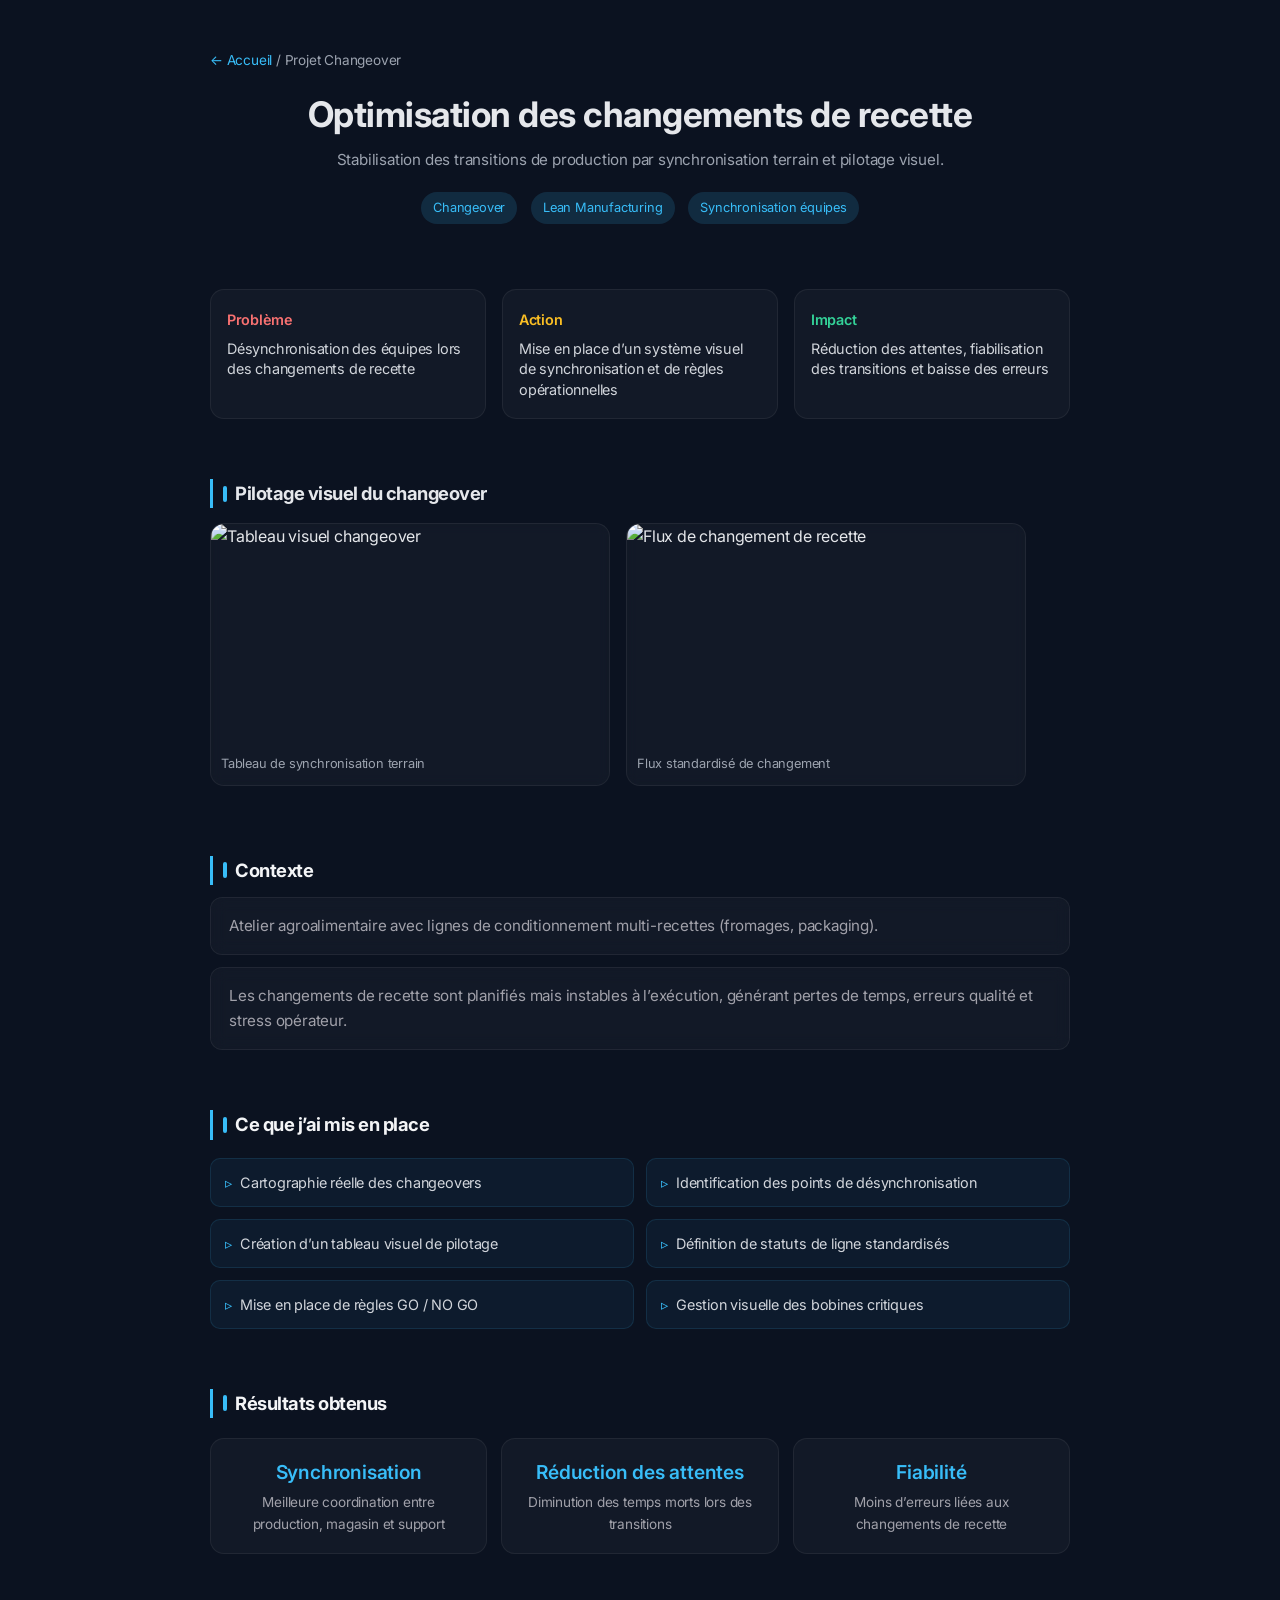
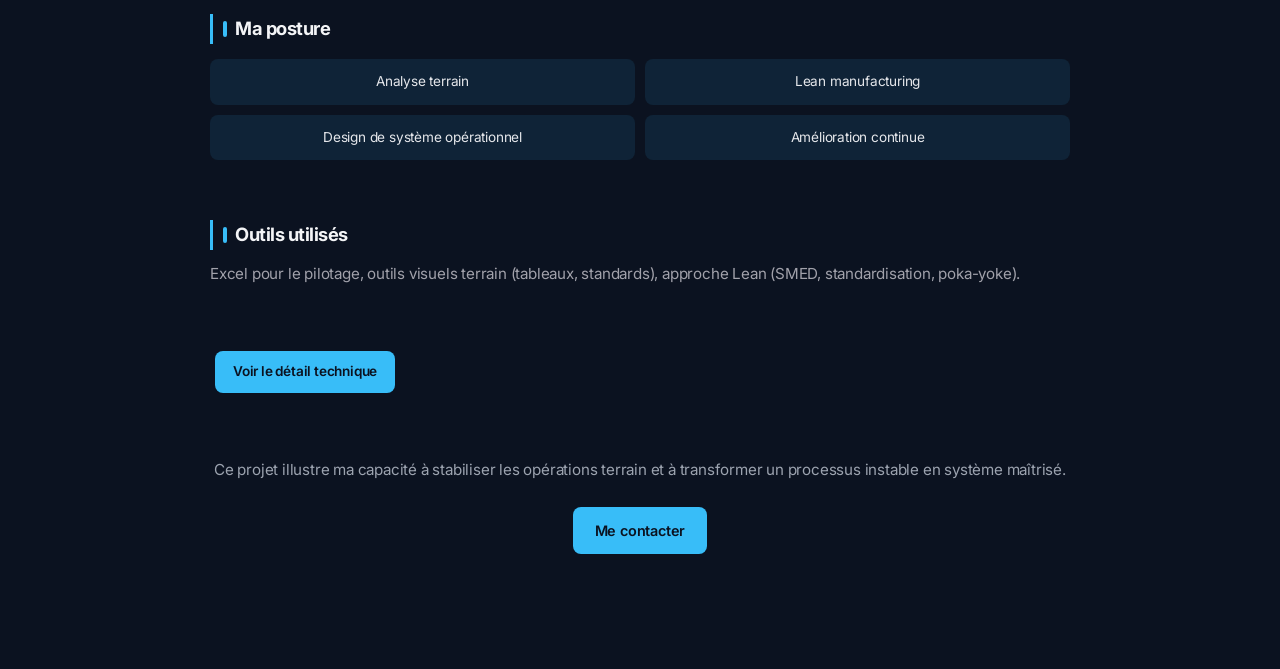
==== projets/agro-line-changeover-reduction.html @ 0019281d "feat: add changeover optimization project page with visual system design - introduce new portfolio p" ====
<!DOCTYPE html>
<html lang="fr">
<head>
    <meta charset="UTF-8">
    <title>Optimisation des changements de recette</title>
    <link rel="stylesheet" href="../style.css">

    <link href="https://fonts.googleapis.com/css2?family=Inter:wght@400;500;600;700&display=swap" rel="stylesheet">
</head>

<body>

<div class="container">
    <div class="breadcrumb">
        <a href="../index.html">← Accueil</a>
        <span>/</span>
        <span>Projet Changeover</span>
    </div>

    <!-- HERO -->
    <header class="hero">

        <h1>Optimisation des changements de recette</h1>

        <p class="subtitle">
            Stabilisation des transitions de production par synchronisation terrain et pilotage visuel.
        </p>

        <div class="badges">
            <span>Changeover</span>
            <span>Lean Manufacturing</span>
            <span>Synchronisation équipes</span>
        </div>

    </header>

    <!-- PROBLEME / ACTION / IMPACT -->
    <section class="triptych">

        <div class="card problem">
            <h3>Problème</h3>
            <p>Désynchronisation des équipes lors des changements de recette</p>
        </div>

        <div class="card action">
            <h3>Action</h3>
            <p>Mise en place d’un système visuel de synchronisation et de règles opérationnelles</p>
        </div>

        <div class="card impact">
            <h3>Impact</h3>
            <p>Réduction des attentes, fiabilisation des transitions et baisse des erreurs</p>
        </div>

    </section>

    <!-- VISUEL -->
    <section class="visual">

        <h2>Pilotage visuel du changeover</h2>

        <div class="visual-container">

            <div class="visual-card">
                <img src="../assets/changeover_board.gif" alt="Tableau visuel changeover">
                <p>Tableau de synchronisation terrain</p>
            </div>

            <div class="visual-card">
                <img src="../assets/changeover_flow.gif" alt="Flux de changement de recette">
                <p>Flux standardisé de changement</p>
            </div>

        </div>

    </section>

    <!-- CONTEXTE -->
    <section class="section">

        <h2>Contexte</h2>

        <div class="mini-card">
            <p>
                Atelier agroalimentaire avec lignes de conditionnement multi-recettes
                (fromages, packaging).
            </p>
        </div>

        <div class="mini-card">
            <p>
                Les changements de recette sont planifiés mais instables à l’exécution,
                générant pertes de temps, erreurs qualité et stress opérateur.
            </p>
        </div>

    </section>

    <!-- CE QUE J'AI FAIT -->
    <section class="section">

        <h2>Ce que j’ai mis en place</h2>

        <div class="list-cards">

            <div class="small-card">Cartographie réelle des changeovers</div>
            <div class="small-card">Identification des points de désynchronisation</div>
            <div class="small-card">Création d’un tableau visuel de pilotage</div>
            <div class="small-card">Définition de statuts de ligne standardisés</div>
            <div class="small-card">Mise en place de règles GO / NO GO</div>
            <div class="small-card">Gestion visuelle des bobines critiques</div>

        </div>

    </section>

    <!-- RESULTATS -->
    <section class="section">

        <h2>Résultats obtenus</h2>

        <div class="stats">

            <div class="stat">
                <h3>Synchronisation</h3>
                <p>Meilleure coordination entre production, magasin et support</p>
            </div>

            <div class="stat">
                <h3>Réduction des attentes</h3>
                <p>Diminution des temps morts lors des transitions</p>
            </div>

            <div class="stat">
                <h3>Fiabilité</h3>
                <p>Moins d’erreurs liées aux changements de recette</p>
            </div>

        </div>

    </section>

    <!-- POSTURE -->
    <section class="section">
        <h2>Ma posture</h2>

        <div class="role-grid">
            <div>Analyse terrain</div>
            <div>Lean manufacturing</div>
            <div>Design de système opérationnel</div>
            <div>Amélioration continue</div>
        </div>
    </section>

    <!-- TECH -->
    <section class="section">
        <h2>Outils utilisés</h2>

        <p>
            Excel pour le pilotage, outils visuels terrain (tableaux, standards),
            approche Lean (SMED, standardisation, poka-yoke).
        </p>
    </section>
    <!-- GITHUB -->
    <section class="github">
        <a href="https://github.com/mounkaila-issoufou/industrial-downtime-analytics" target="_blank" class="cta">
            Voir le détail technique
        </a>
    </section>
    <!-- CTA -->
    <section class="contact">
        <p>
            Ce projet illustre ma capacité à stabiliser les opérations terrain
            et à transformer un processus instable en système maîtrisé.
        </p>

        <a href="mailto:abdoulrazak034@gmail.com" class="cta">Me contacter</a>
    </section>

</div>

</body>
</html>
---- style.css ----
/* RESET */
* {
    margin: 0;
    padding: 0;
    box-sizing: border-box;
}

/* BASE */
body {
    font-family: 'Inter', system-ui, -apple-system, sans-serif;
    background: #0b1220;
    color: #e5e7eb;
    line-height: 1.6;
    letter-spacing: -0.2px;
}

p {
    color: #a1a1aa;
    font-size: 0.95rem;
}

.container {
    max-width: 900px;
    margin: auto;
    padding: 50px 20px;
}

/* HERO */
.hero {
    text-align: center;
    margin-bottom: 50px;
}

.hero h1 {
    font-size: 2rem;
    font-weight: 700;
}

.subtitle {
    margin-top: 10px;
    color: #9ca3af;
    font-size: 0.95rem;
}

/* BADGES */
.badges {
    margin-top: 15px;
}

.badges span {
    display: inline-block;
    background: rgba(56, 189, 248, 0.15);
    color: #38bdf8;
    padding: 6px 12px;
    border-radius: 20px;
    margin: 5px;
    font-size: 0.8rem;
}

.badges.small span {
    font-size: 0.7rem;
    padding: 4px 10px;
}

/* BUTTONS */
.hero-actions {
    margin-top: 20px;
}

.cta {
    display: inline-block;
    margin: 5px;
    padding: 10px 18px;
    background: #38bdf8;
    color: #0b1220;
    text-decoration: none;
    border-radius: 8px;
    font-weight: 600;
    font-size: 0.85rem;
    transition: 0.2s;
}

.cta:hover {
    background: #0ea5e9;
}

.secondary {
    background: transparent;
    border: 1px solid #38bdf8;
    color: #38bdf8;
}

/* PROJECTS */
.projects {
    margin-top: 50px;
}

.projects h2 {
    margin-bottom: 20px;
    font-size: 1.2rem;
}

.project-grid {
    display: grid;
    grid-template-columns: repeat(2, 1fr);
    gap: 15px;
}

.project-card {
    background: rgba(30, 41, 59, 0.6);
    padding: 18px;
    border-radius: 10px;
    transition: 0.2s;
}

.project-card:hover {
    transform: translateY(-3px);
}

.project-card h3 {
    font-size: 0.95rem;
    margin-bottom: 8px;
}

.project-card p {
    font-size: 0.85rem;
    color: #9ca3af;
    margin-bottom: 10px;
}

.project-card a {
    color: #38bdf8;
    text-decoration: none;
    font-size: 0.85rem;
}

/* ROLE */
.role {
    margin-top: 50px;
}

.role h2 {
    font-size: 1.2rem;
}

.role-grid {
    display: grid;
    grid-template-columns: repeat(2, 1fr);
    gap: 10px;
    margin-top: 15px;
}

.role-grid div {
    background: rgba(56, 189, 248, 0.1);
    padding: 12px;
    border-radius: 8px;
    text-align: center;
    font-size: 0.85rem;
}

/* CONTACT */
.contact {
    margin-top: 50px;
    text-align: center;
}

.contact p {
    color: #9ca3af;
    margin-bottom: 10px;
}

/* FOOTER */
.footer {
    margin-top: 60px;
    padding: 20px;
    text-align: center;
    border-top: 1px solid rgba(255,255,255,0.05);
}

.footer p {
    font-size: 0.75rem;
    color: #6b7280;
}

.footer-links {
    margin-top: 10px;
}

.footer-links a {
    margin: 0 10px;
    color: #9ca3af;
    text-decoration: none;
    font-size: 0.8rem;
}

/* RESPONSIVE */
@media (max-width: 768px) {

    .project-grid {
        grid-template-columns: 1fr;
    }

    .role-grid {
        grid-template-columns: 1fr;
    }

    .hero h1 {
        font-size: 1.6rem;
    }
}

section {
    margin-bottom: 60px;
}

h1, h2, h3 {
    letter-spacing: -0.3px;
}


h2 {
    font-size: 1.3rem;
    border-left: 3px solid #38bdf8;
    padding-left: 10px;
}

.mini-card {
    background: rgba(255, 255, 255, 0.03);
    border: 1px solid rgba(255, 255, 255, 0.06);
    padding: 16px 18px;
    border-radius: 12px;
    margin-bottom: 12px;

    backdrop-filter: blur(8px);

    transition: all 0.2s ease;
}

.mini-card:hover {
    transform: translateY(-2px);
    border-color: rgba(56, 189, 248, 0.25);
}
.list-cards {
    display: grid;
    grid-template-columns: repeat(2, 1fr);
    gap: 12px;
    margin-top: 18px;
}

.small-card {
    background: rgba(56, 189, 248, 0.06);
    border: 1px solid rgba(56, 189, 248, 0.12);

    padding: 12px 14px;
    border-radius: 10px;

    font-size: 0.9rem;
    color: #d1d5db;

    display: flex;
    align-items: center;
    gap: 8px;

    transition: all 0.2s ease;
}

/* bullet moderne */
.small-card::before {
    content: "▹";
    color: #38bdf8;
    font-weight: bold;
}

.small-card:hover {
    transform: translateX(3px);
    border-color: rgba(56, 189, 248, 0.35);
}
.stats {
    display: grid;
    grid-template-columns: repeat(3, 1fr);
    gap: 14px;
    margin-top: 20px;
}

.stat {
    background: rgba(255, 255, 255, 0.03);
    border: 1px solid rgba(255, 255, 255, 0.06);

    padding: 18px;
    border-radius: 14px;

    text-align: center;

    transition: all 0.2s ease;
}

.stat:hover {
    transform: translateY(-3px);
    border-color: rgba(56, 189, 248, 0.25);
}

.stat h3 {
    font-size: 1.2rem;
    color: #38bdf8;
    font-weight: 600;
    margin-bottom: 4px;
}

.stat p {
    font-size: 0.85rem;
    color: #a1a1aa;
}

h1, h2, h3 {
    letter-spacing: -0.5px;
}

h2 {
    font-size: 1.15rem;
    margin-bottom: 12px;

    display: flex;
    align-items: center;
    gap: 8px;
}

/* petite barre pro */
h2::before {
    content: "";
    width: 4px;
    height: 16px;
    background: #38bdf8;
    border-radius: 2px;
}

.card {
    background: rgba(255, 255, 255, 0.03);
    border: 1px solid rgba(255, 255, 255, 0.06);

    padding: 18px 16px;
    border-radius: 14px;

    transition: all 0.25s ease;

    display: flex;
    flex-direction: column;
    gap: 8px;

    min-height: 110px;
}

/* Hover subtil pro */
.card:hover {
    transform: translateY(-3px);
    border-color: rgba(56, 189, 248, 0.25);
}

/* TITRE (Problème / Action / Impact) */
.card h3 {
    font-size: 0.9rem;
    font-weight: 600;

    color: #38bdf8;
    letter-spacing: -0.3px;

    margin: 0;
}

/* TEXTE */
.card p {
    font-size: 0.9rem;
    color: #d1d5db;
    line-height: 1.4;

    margin: 0;
}

.card.problem h3 {
    color: #f87171; /* rouge doux */
}

.card.action h3 {
    color: #fbbf24; /* jaune pro */
}

.card.impact h3 {
    color: #34d399; /* vert */
}
.breadcrumb {
    font-size: 0.85rem;
    color: #9ca3af;
    margin-bottom: 20px;
}

.breadcrumb a {
    color: #38bdf8;
    text-decoration: none;
}

.breadcrumb a:hover {
    text-decoration: underline;
}

.visual {
    margin-top: 50px;
}

.visual h2 {
    margin-bottom: 15px;
}

/* CONTAINER SCROLL */
.visual-container {
    display: flex;
    gap: 16px;

    overflow-x: auto;
    padding-bottom: 10px;
}


/* scrollbar clean */
.visual-container::-webkit-scrollbar {
    height: 6px;
}

.visual-container::-webkit-scrollbar-thumb {
    background: rgba(56, 189, 248, 0.3);
    border-radius: 10px;
}

/* CARD */
.visual-card {
    background: rgba(255, 255, 255, 0.03);
    border: 1px solid rgba(255, 255, 255, 0.06);

    flex: 0 0 400px; /* largeur fixe propre */
    max-width: 400px;

    position: relative;
    border-radius: 14px;
    overflow: hidden;

    cursor: pointer;
}


.visual-card:hover {
    transform: translateY(-3px);
    border-color: rgba(56, 189, 248, 0.25);
}

/* IMAGE */
.visual-card img {
    width: 100%;
    height: 220px; /* hauteur fixe */
    object-fit: cover; /* coupe propre */

    display: block;
}


/* LEGEND */
.visual-card p {
    font-size: 0.8rem;
    color: #9ca3af;
    padding: 10px;
}


.visual-card {
    min-width: 280px;
    background: rgba(255, 255, 255, 0.03);
    border: 1px solid rgba(255, 255, 255, 0.06);

    border-radius: 14px;
    overflow: hidden;

    transition: transform 0.25s ease, border-color 0.25s ease;
    cursor: pointer;
}

/* IMAGE WRAPPER (important pour zoom propre) */
.visual-card img {
    width: 100%;
    display: block;

    transition: transform 0.4s ease;
}

/* HOVER GLOBAL */
.visual-card:hover {
    transform: translateY(-4px) scale(1.02);
    border-color: rgba(56, 189, 248, 0.3);
}

/* ZOOM IMAGE */
.visual-card:hover img {
    transform: scale(1.08);
}

.visual-card::after {
    content: "";
    position: absolute;
    inset: 0;
    background: rgba(0, 0, 0, 0);
    transition: 0.3s;
}

.visual-card:hover::after {
    background: rgba(0, 0, 0, 0.1);
}

@media (max-width: 768px) {
    .visual-card {
        flex: 0 0 240px;
    }

    .visual-card img {
        height: 150px;
    }
}

.about {
    margin-top: 60px;
    padding: 28px 24px;

    background: rgba(255, 255, 255, 0.02);
    border: 1px solid rgba(255, 255, 255, 0.06);
    border-radius: 16px;

    backdrop-filter: blur(8px);

    font-size: 1.05rem;
    font-weight: 500;
    color: #e5e7eb;

    line-height: 1.6;
    margin-bottom: 12px;
}

/* TITRE SECTION */
.about h2 {
    font-size: 1.2rem;
    font-weight: 600;
    color: #f9fafb;

    margin-bottom: 16px;
}



/* PARAGRAPHE */
.about-content p {
    color: #9ca3af;
    font-size: 0.92rem;
    line-height: 1.6;

    margin-bottom: 10px;
}

/* GRID EXPERIENCE / FORMATION */
.about-grid {
    display: grid;
    grid-template-columns: 1fr 1fr;
    gap: 16px;

    margin-top: 18px;
}

/* CARD */
.about-item {
    background: rgba(255, 255, 255, 0.03);
    border: 1px solid rgba(255, 255, 255, 0.06);

    padding: 14px;
    border-radius: 12px;

    transition: all 0.25s ease;
}

/* HOVER SUBTIL (important UX) */
.about-item:hover {
    transform: translateY(-3px);
    border-color: rgba(56, 189, 248, 0.25);
}

/* LABEL (EXP / FORMATION) */
.about-item .label {
    font-size: 0.72rem;
    font-weight: 600;
    text-transform: uppercase;
    letter-spacing: 0.08em;

    color: #38bdf8;

    display: block;
    margin-bottom: 8px;
}

/* TEXTE INTERNE */
.about-item p {
    font-size: 0.88rem;
    color: #d1d5db;
    line-height: 1.4;

    margin: 4px 0;
}

.about .intro.highlight {
    background: rgba(56, 189, 248, 0.08);
    border-left: 3px solid #38bdf8;

    padding: 12px 14px;
    border-radius: 10px;

    color: #e5e7eb;
    font-weight: 500;
}
/* ========================= */
/* CHANGEOVER SPECIFIC       */
/* ========================= */

/* HERO plus impactant */
.hero {
    max-width: 700px;
    margin: 0 auto 60px auto;
}

.hero h1 {
    font-size: 2.2rem;
    line-height: 1.3;
}

/* Triptych plus équilibré */
.triptych {
    display: grid;
    grid-template-columns: repeat(3, 1fr);
    gap: 16px;
    margin-top: 40px;
}

/* Section spacing amélioré */
.section {
    margin-top: 50px;
}

/* Accent industriel (subtil mais pro) */
.section h2 {
    color: #f3f4f6;
}

/* CTA plus premium */
.contact .cta {
    margin-top: 15px;
    padding: 12px 22px;
    font-size: 0.9rem;
}

/* ========================= */
/* VISUAL BOOST (IMPORTANT)  */
/* ========================= */

/* effet glass + profondeur */
.visual-card {
    backdrop-filter: blur(6px);
}

/* overlay gradient pro */
.visual-card::before {
    content: "";
    position: absolute;
    inset: 0;
    background: linear-gradient(
        to top,
        rgba(11, 18, 32, 0.7),
        rgba(11, 18, 32, 0)
    );
    opacity: 0;
    transition: 0.3s;
}

.visual-card:hover::before {
    opacity: 1;
}

/* ========================= */
/* MICRO INTERACTIONS        */
/* ========================= */

/* cards plus vivantes */
.small-card:hover {
    background: rgba(56, 189, 248, 0.12);
}

/* stat plus lisible */
.stat h3 {
    letter-spacing: -0.2px;
}

/* ========================= */
/* RESPONSIVE AMÉLIORÉ       */
/* ========================= */

@media (max-width: 768px) {

    .triptych {
        grid-template-columns: 1fr;
    }

    .stats {
        grid-template-columns: 1fr;
    }

    .list-cards {
        grid-template-columns: 1fr;
    }

    .hero h1 {
        font-size: 1.7rem;
    }
}
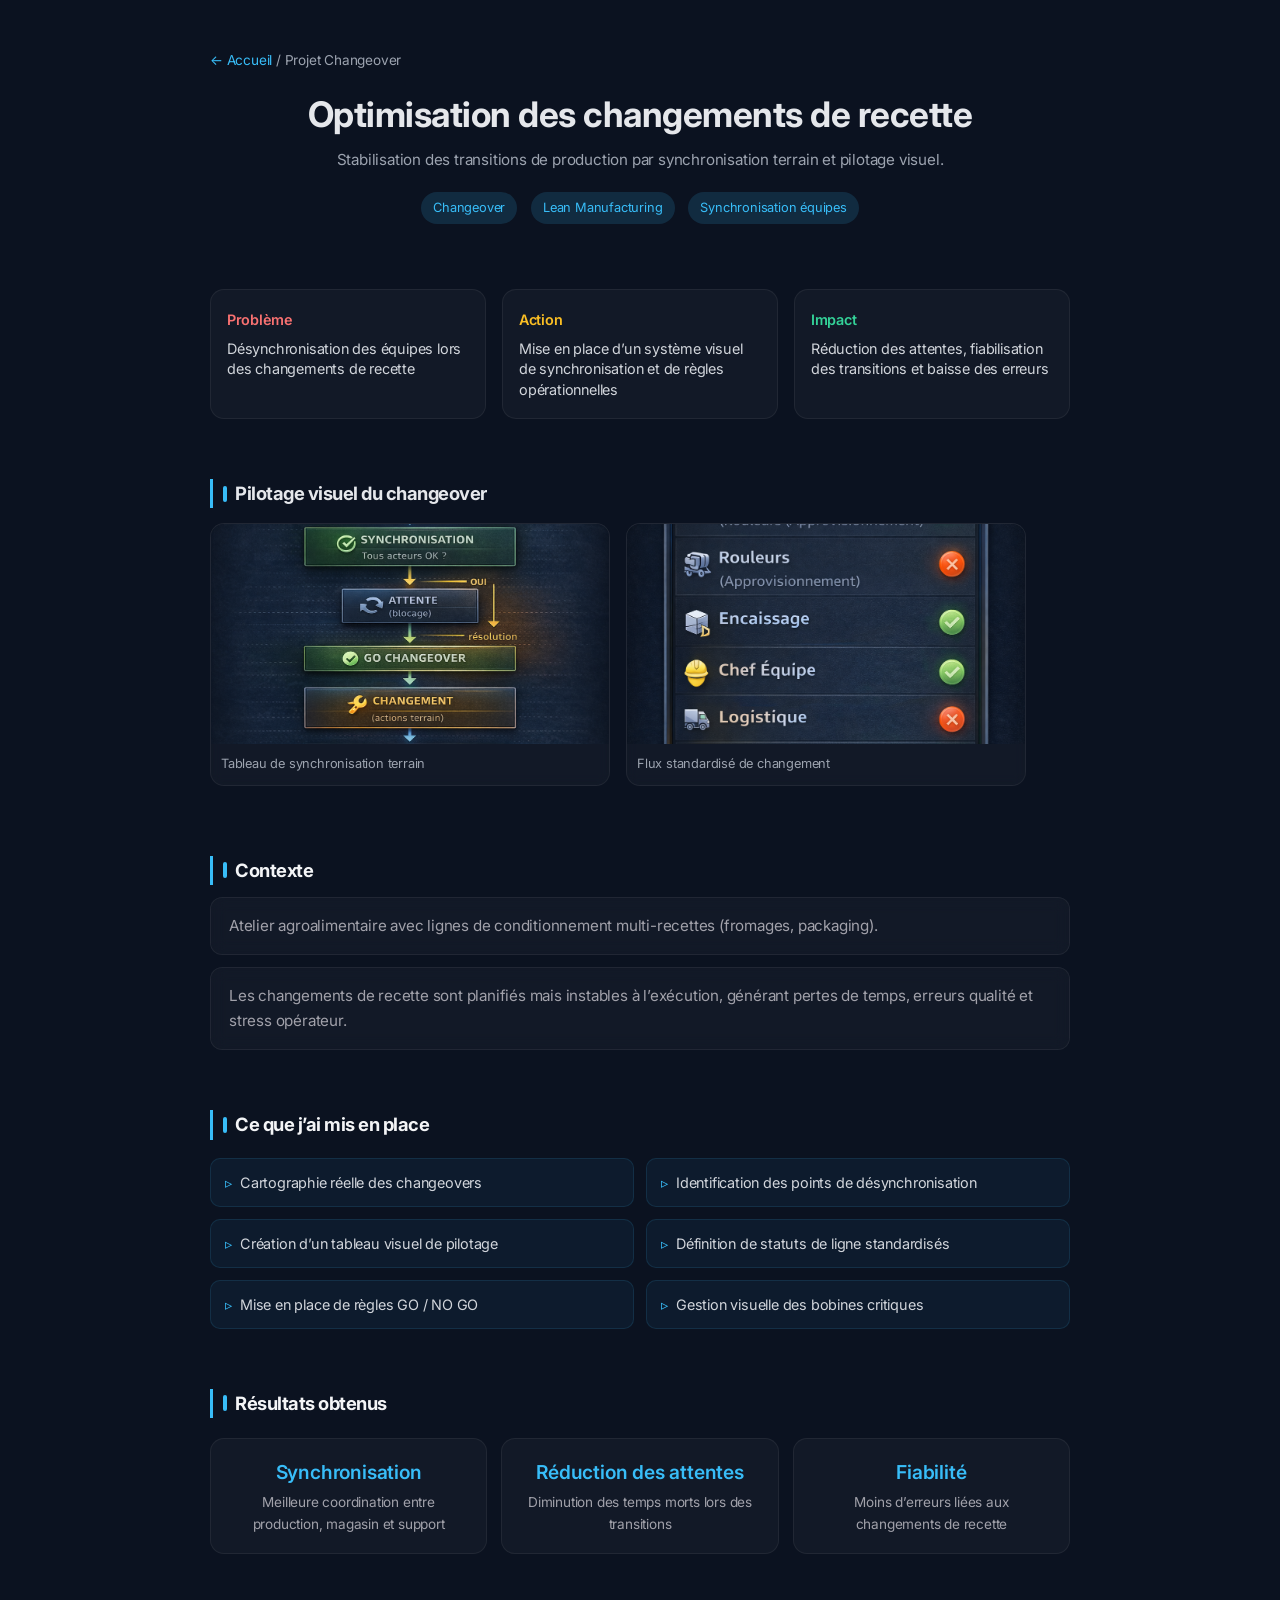
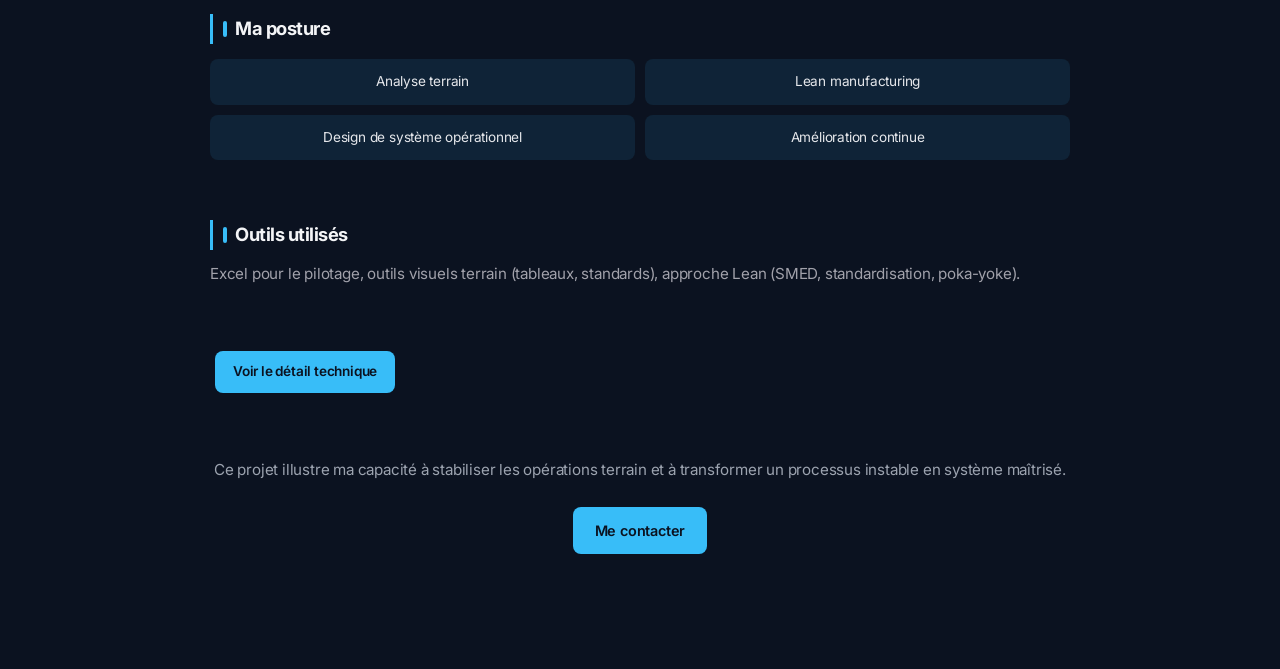
==== commit e456cdb7: "Add changeover reduction project with visuals - Update project page content - Add production changeo" ====
--- a/projets/agro-line-changeover-reduction.html
+++ b/projets/agro-line-changeover-reduction.html
@@ -62,12 +62,12 @@
         <div class="visual-container">
 
             <div class="visual-card">
-                <img src="../assets/changeover_board.gif" alt="Tableau visuel changeover">
+                <img src="../assets/changeover.png" alt="Tableau visuel changeover">
                 <p>Tableau de synchronisation terrain</p>
             </div>
 
             <div class="visual-card">
-                <img src="../assets/changeover_flow.gif" alt="Flux de changement de recette">
+                <img src="../assets/synchronisation.png" alt="Flux de changement de recette">
                 <p>Flux standardisé de changement</p>
             </div>
 
@@ -163,7 +163,7 @@
     </section>
     <!-- GITHUB -->
     <section class="github">
-        <a href="https://github.com/mounkaila-issoufou/industrial-downtime-analytics" target="_blank" class="cta">
+        <a href="https://github.com/mounkaila-issoufou/agro-line-changeover-reduction" target="_blank" class="cta">
             Voir le détail technique
         </a>
     </section>
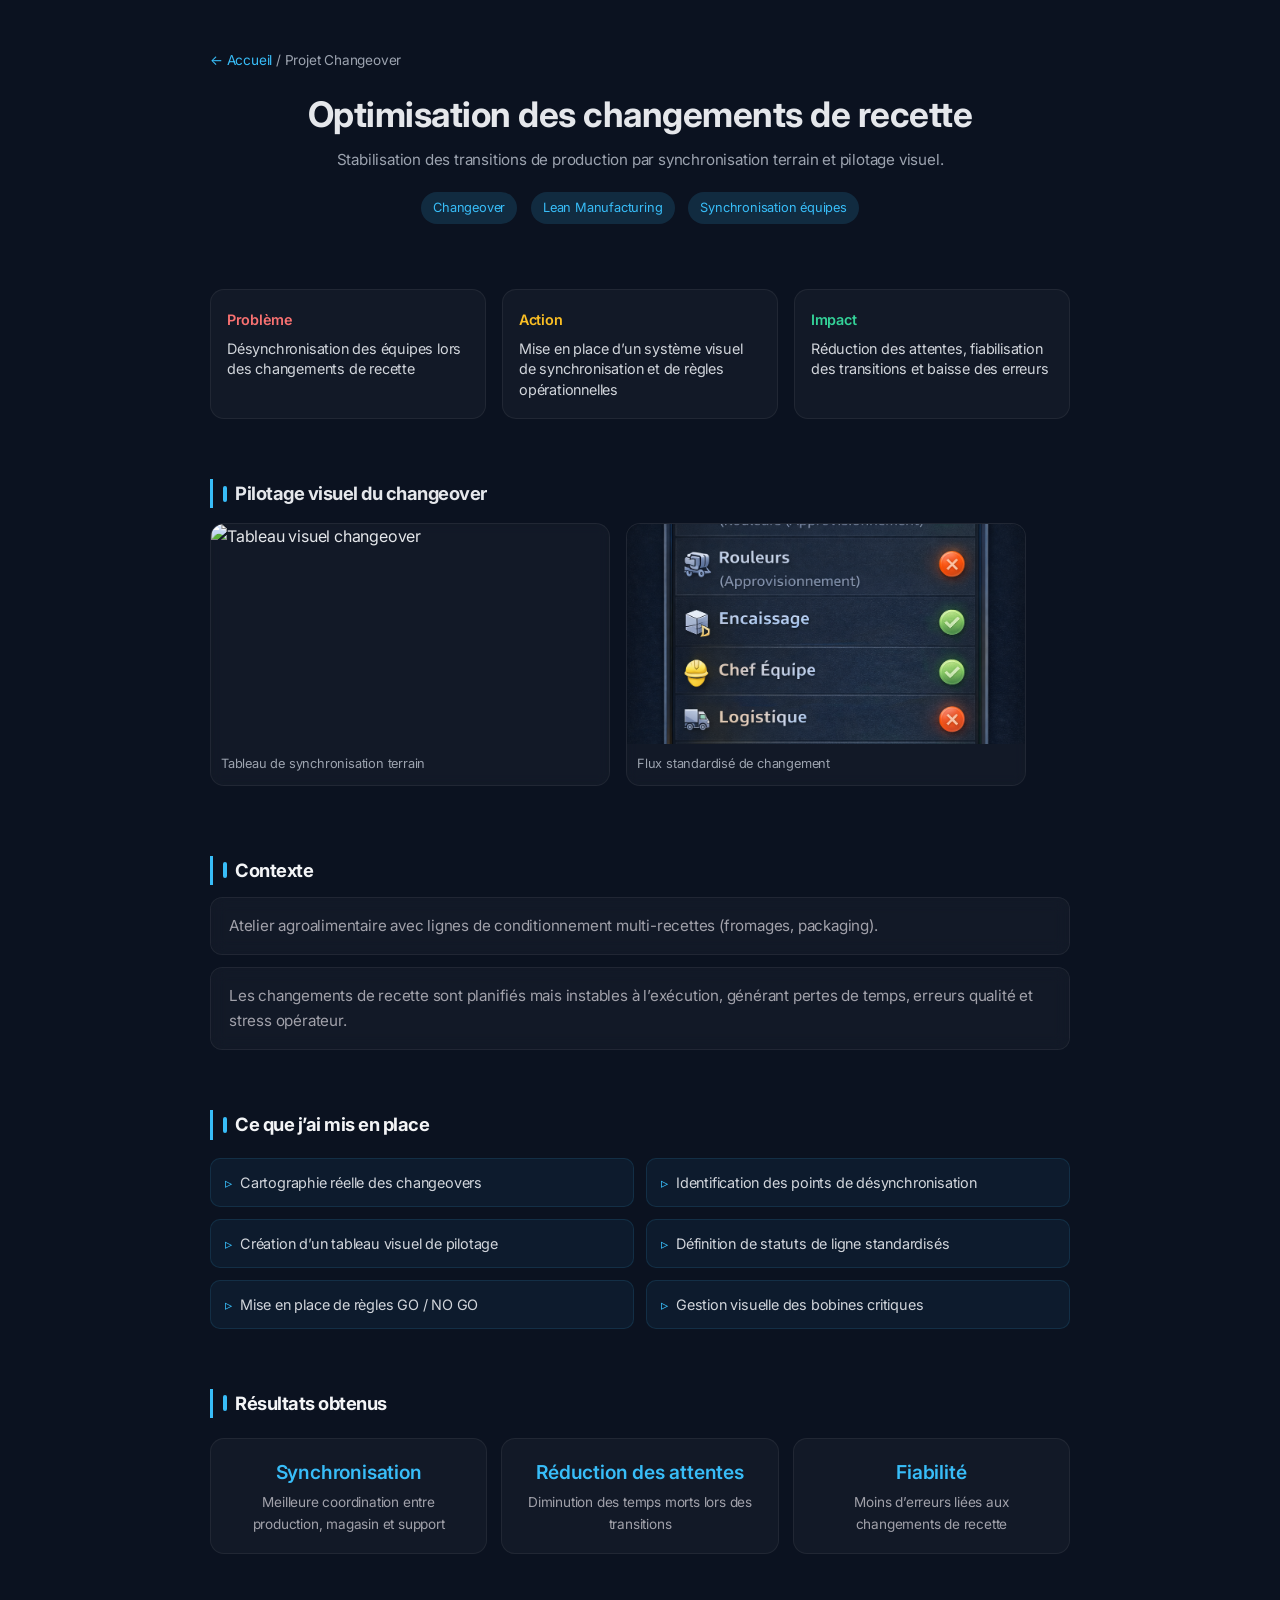
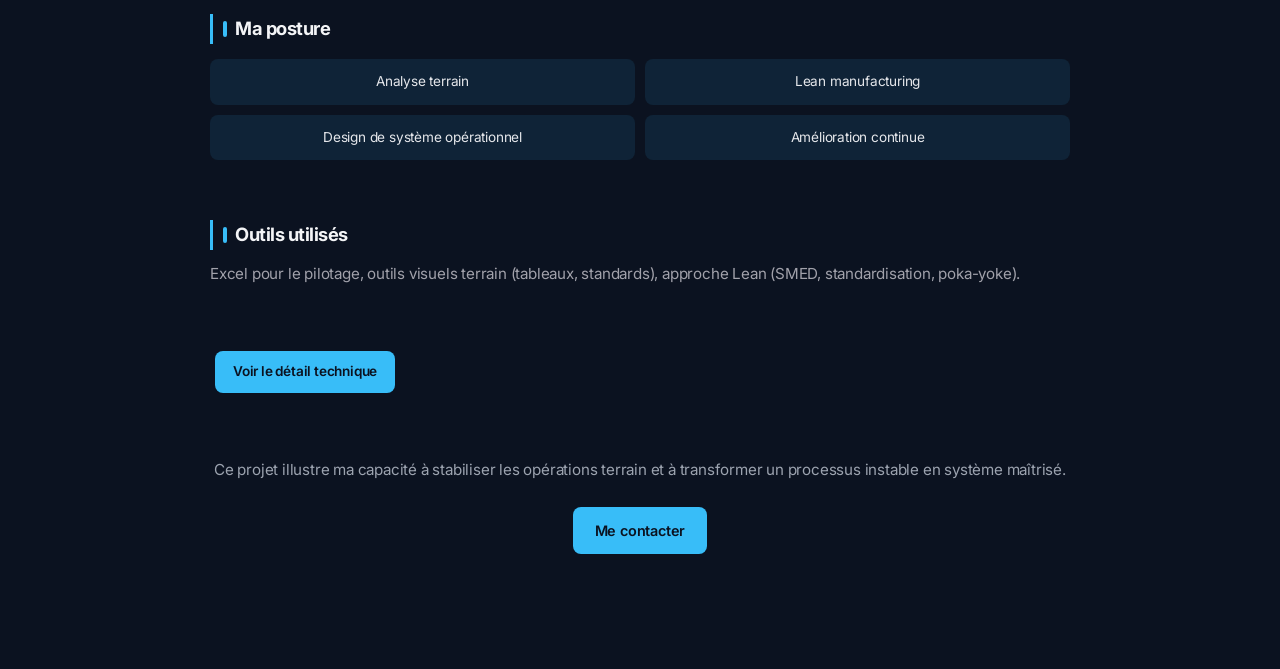
==== commit 60a7c703: "Add changeover reduction project with visuals - Update project page content - Add production changeo" ====
--- a/projets/agro-line-changeover-reduction.html
+++ b/projets/agro-line-changeover-reduction.html
@@ -62,7 +62,7 @@
         <div class="visual-container">
 
             <div class="visual-card">
-                <img src="../assets/changeover.png" alt="Tableau visuel changeover">
+                <img src="../assets/changeover.gif" alt="Tableau visuel changeover">
                 <p>Tableau de synchronisation terrain</p>
             </div>
 
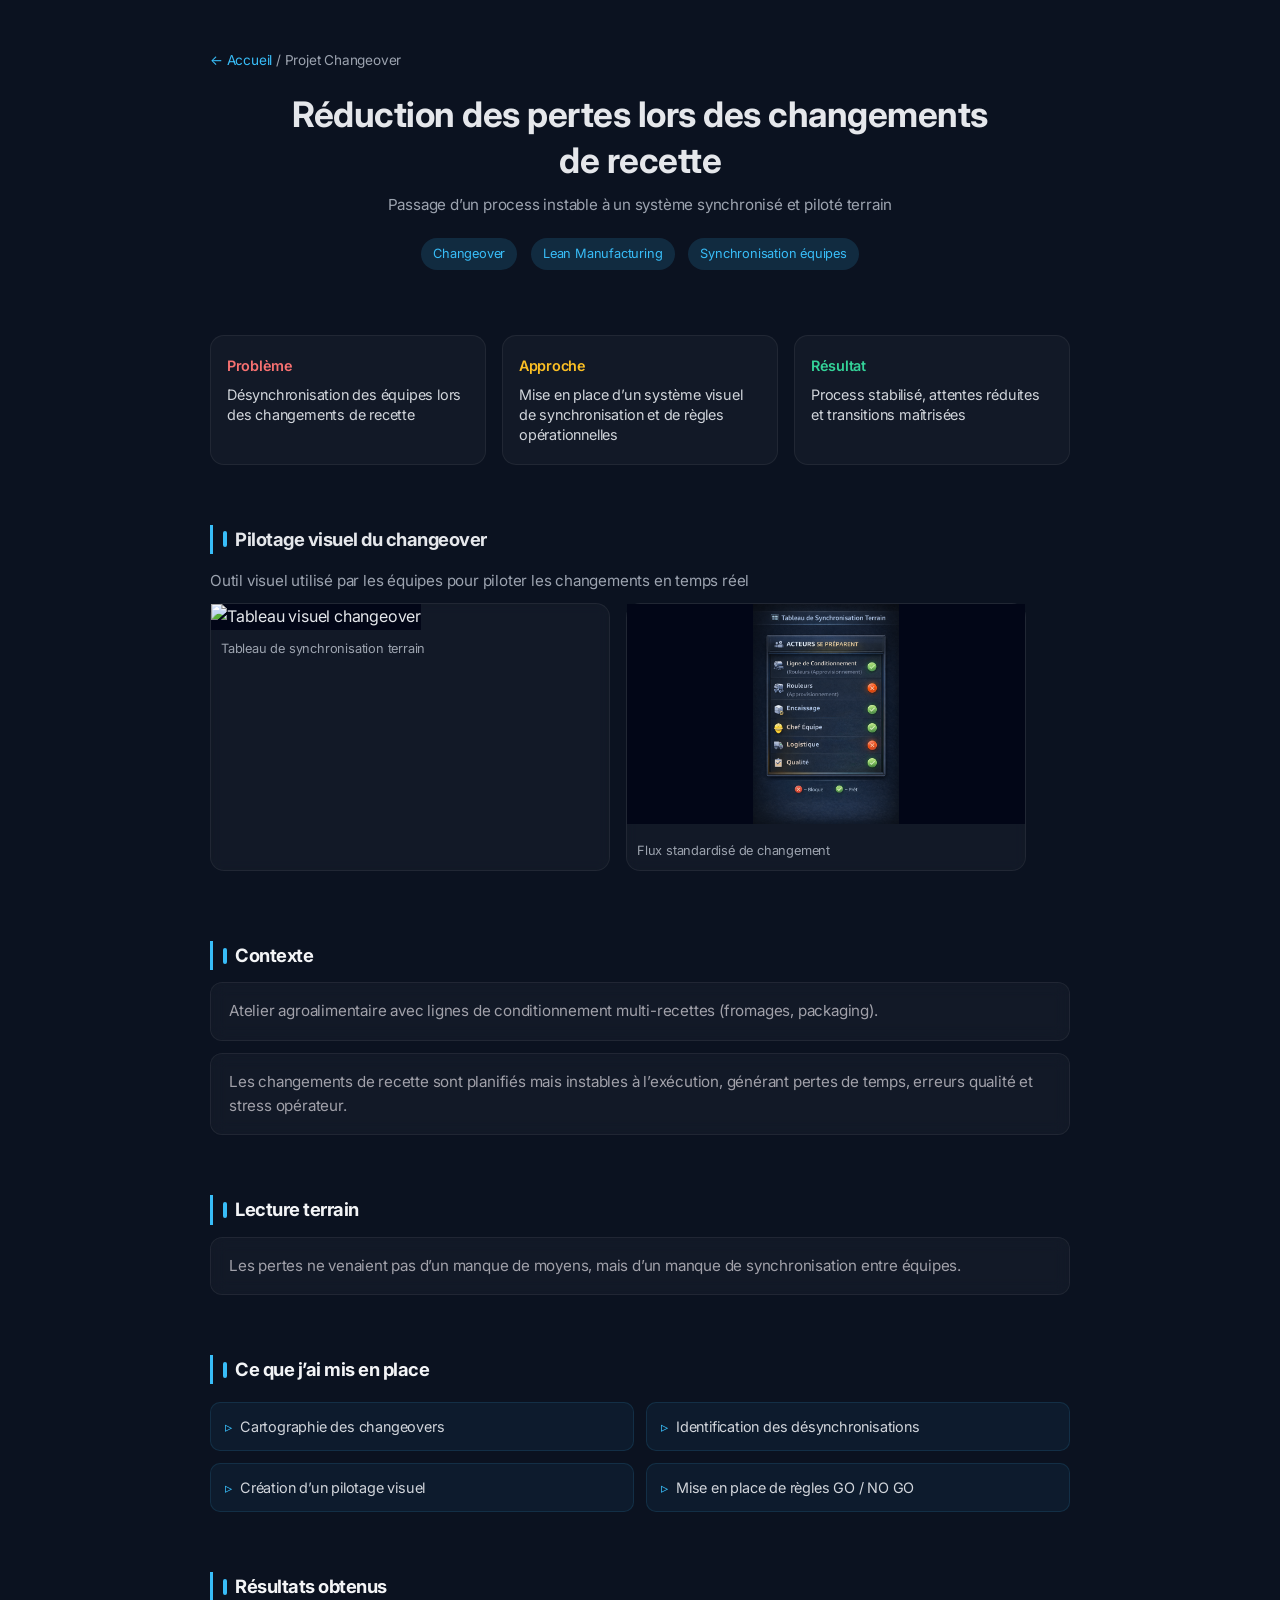
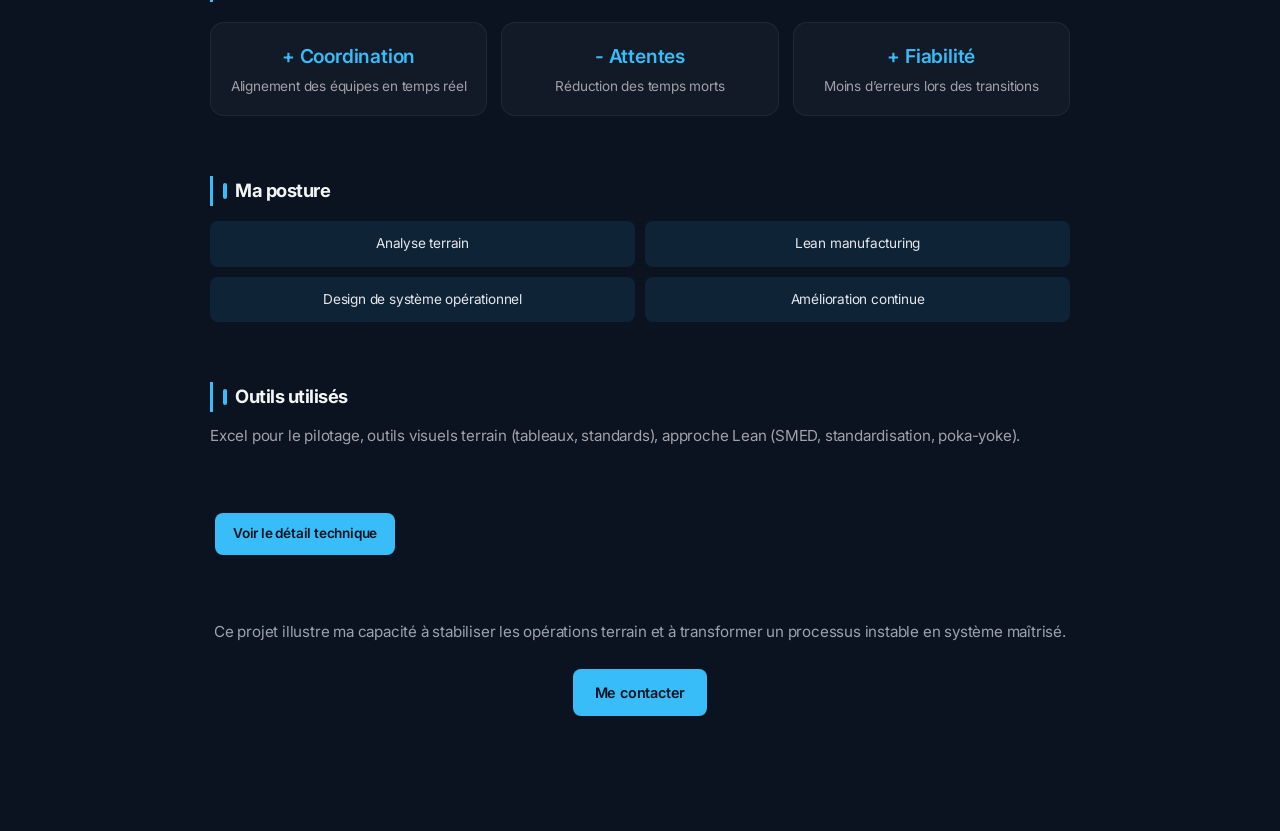
==== commit 26bbf0be: "UI improvements: enhanced project pages, visual clarity and image zoom interactions" ====
--- a/projets/agro-line-changeover-reduction.html
+++ b/projets/agro-line-changeover-reduction.html
@@ -20,10 +20,10 @@
     <!-- HERO -->
     <header class="hero">
 
-        <h1>Optimisation des changements de recette</h1>
+        <h1>Réduction des pertes lors des changements de recette</h1>
 
         <p class="subtitle">
-            Stabilisation des transitions de production par synchronisation terrain et pilotage visuel.
+            Passage d’un process instable à un système synchronisé et piloté terrain
         </p>
 
         <div class="badges">
@@ -43,13 +43,13 @@
         </div>
 
         <div class="card action">
-            <h3>Action</h3>
+            <h3>Approche</h3>
             <p>Mise en place d’un système visuel de synchronisation et de règles opérationnelles</p>
         </div>
 
         <div class="card impact">
-            <h3>Impact</h3>
-            <p>Réduction des attentes, fiabilisation des transitions et baisse des erreurs</p>
+            <h3>Résultat</h3>
+            <p>Process stabilisé, attentes réduites et transitions maîtrisées</p>
         </div>
 
     </section>
@@ -58,7 +58,9 @@
     <section class="visual">
 
         <h2>Pilotage visuel du changeover</h2>
-
+        <p class="subtitle" style="text-align:left; margin-bottom:10px;">
+            Outil visuel utilisé par les équipes pour piloter les changements en temps réel
+        </p>
         <div class="visual-container">
 
             <div class="visual-card">
@@ -95,7 +97,18 @@
         </div>
 
     </section>
+    <section class="section">
 
+        <h2>Lecture terrain</h2>
+
+        <div class="mini-card">
+            <p>
+                Les pertes ne venaient pas d’un manque de moyens,
+                mais d’un manque de synchronisation entre équipes.
+            </p>
+        </div>
+
+    </section>
     <!-- CE QUE J'AI FAIT -->
     <section class="section">
 
@@ -103,12 +116,10 @@
 
         <div class="list-cards">
 
-            <div class="small-card">Cartographie réelle des changeovers</div>
-            <div class="small-card">Identification des points de désynchronisation</div>
-            <div class="small-card">Création d’un tableau visuel de pilotage</div>
-            <div class="small-card">Définition de statuts de ligne standardisés</div>
+            <div class="small-card">Cartographie des changeovers</div>
+            <div class="small-card">Identification des désynchronisations</div>
+            <div class="small-card">Création d’un pilotage visuel</div>
             <div class="small-card">Mise en place de règles GO / NO GO</div>
-            <div class="small-card">Gestion visuelle des bobines critiques</div>
 
         </div>
 
@@ -122,18 +133,18 @@
         <div class="stats">
 
             <div class="stat">
-                <h3>Synchronisation</h3>
-                <p>Meilleure coordination entre production, magasin et support</p>
+                <h3>+ Coordination</h3>
+                <p>Alignement des équipes en temps réel</p>
             </div>
 
             <div class="stat">
-                <h3>Réduction des attentes</h3>
-                <p>Diminution des temps morts lors des transitions</p>
+                <h3>- Attentes</h3>
+                <p>Réduction des temps morts</p>
             </div>
 
             <div class="stat">
-                <h3>Fiabilité</h3>
-                <p>Moins d’erreurs liées aux changements de recette</p>
+                <h3>+ Fiabilité</h3>
+                <p>Moins d’erreurs lors des transitions</p>
             </div>
 
         </div>
--- a/style.css
+++ b/style.css
@@ -450,14 +450,6 @@
     border-color: rgba(56, 189, 248, 0.25);
 }
 
-/* IMAGE */
-.visual-card img {
-    width: 100%;
-    height: 220px; /* hauteur fixe */
-    object-fit: cover; /* coupe propre */
-
-    display: block;
-}
 
 
 /* LEGEND */
@@ -465,6 +457,7 @@
     font-size: 0.8rem;
     color: #9ca3af;
     padding: 10px;
+    line-height: 1.4;
 }
 
 
@@ -483,9 +476,10 @@
 /* IMAGE WRAPPER (important pour zoom propre) */
 .visual-card img {
     width: 100%;
-    display: block;
-
-    transition: transform 0.4s ease;
+    height: 220px;
+    object-fit: contain;
+    background: #020617;
+    cursor: zoom-in;
 }
 
 /* HOVER GLOBAL */
@@ -493,12 +487,15 @@
     transform: translateY(-4px) scale(1.02);
     border-color: rgba(56, 189, 248, 0.3);
 }
-
-/* ZOOM IMAGE */
 .visual-card:hover img {
-    transform: scale(1.08);
-}
-
+    transform: scale(1.05);
+    position: relative;
+    z-index: 10;
+}
+
+.visual-card {
+    overflow: visible; /* clé */
+}
 .visual-card::after {
     content: "";
     position: absolute;
@@ -520,6 +517,11 @@
         height: 150px;
     }
 }
+.about p {
+    line-height: 1.7;
+    margin-bottom: 12px;
+}
+
 
 .about {
     margin-top: 60px;
@@ -565,7 +567,7 @@
     grid-template-columns: 1fr 1fr;
     gap: 16px;
 
-    margin-top: 18px;
+    margin-top: 20px;
 }
 
 /* CARD */
@@ -667,23 +669,24 @@
 }
 
 /* overlay gradient pro */
+
 .visual-card::before {
-    content: "";
+    content: "Voir en grand";
     position: absolute;
-    inset: 0;
-    background: linear-gradient(
-        to top,
-        rgba(11, 18, 32, 0.7),
-        rgba(11, 18, 32, 0)
-    );
+    bottom: 10px;
+    right: 10px;
+    font-size: 0.7rem;
+    background: rgba(0,0,0,0.6);
+    padding: 4px 8px;
+    border-radius: 6px;
+    color: #e5e7eb;
     opacity: 0;
-    transition: 0.3s;
+    transition: 0.2s;
 }
 
 .visual-card:hover::before {
     opacity: 1;
 }
-
 /* ========================= */
 /* MICRO INTERACTIONS        */
 /* ========================= */
@@ -719,4 +722,68 @@
     .hero h1 {
         font-size: 1.7rem;
     }
+}
+
+
+.visual-card img {
+    cursor: zoom-in;
+}
+
+
+
+.lightbox {
+    position: fixed;
+    top: 0;
+    left: 0;
+    width: 100vw;
+    height: 100vh;
+
+    background: rgba(0,0,0,0.98);
+
+    display: none;
+    justify-content: center;
+    align-items: center;
+
+    z-index: 999999; /* ultra safe */
+}
+
+/* 🔥 IMAGE VRAIMENT FULL */
+.lightbox-img {
+    max-width: 90vw;
+    max-height: 90vh;
+    width: auto;
+    height: auto;
+
+    object-fit: contain;
+
+    transition: transform 0.2s ease;
+    cursor: zoom-in;
+}
+
+.lightbox-content {
+    width: 100%;
+    height: 100%;
+    overflow: auto; /* 🔥 permet scroll si zoom */
+    display: flex;
+    justify-content: center;
+    align-items: center;
+}
+
+
+
+
+.project-card {
+    position: relative;
+}
+
+.project-card::after {
+    content: "Cas réel";
+    position: absolute;
+    top: 12px;
+    right: 12px;
+    font-size: 0.65rem;
+    background: rgba(56, 189, 248, 0.15);
+    color: #38bdf8;
+    padding: 4px 6px;
+    border-radius: 6px;
 }
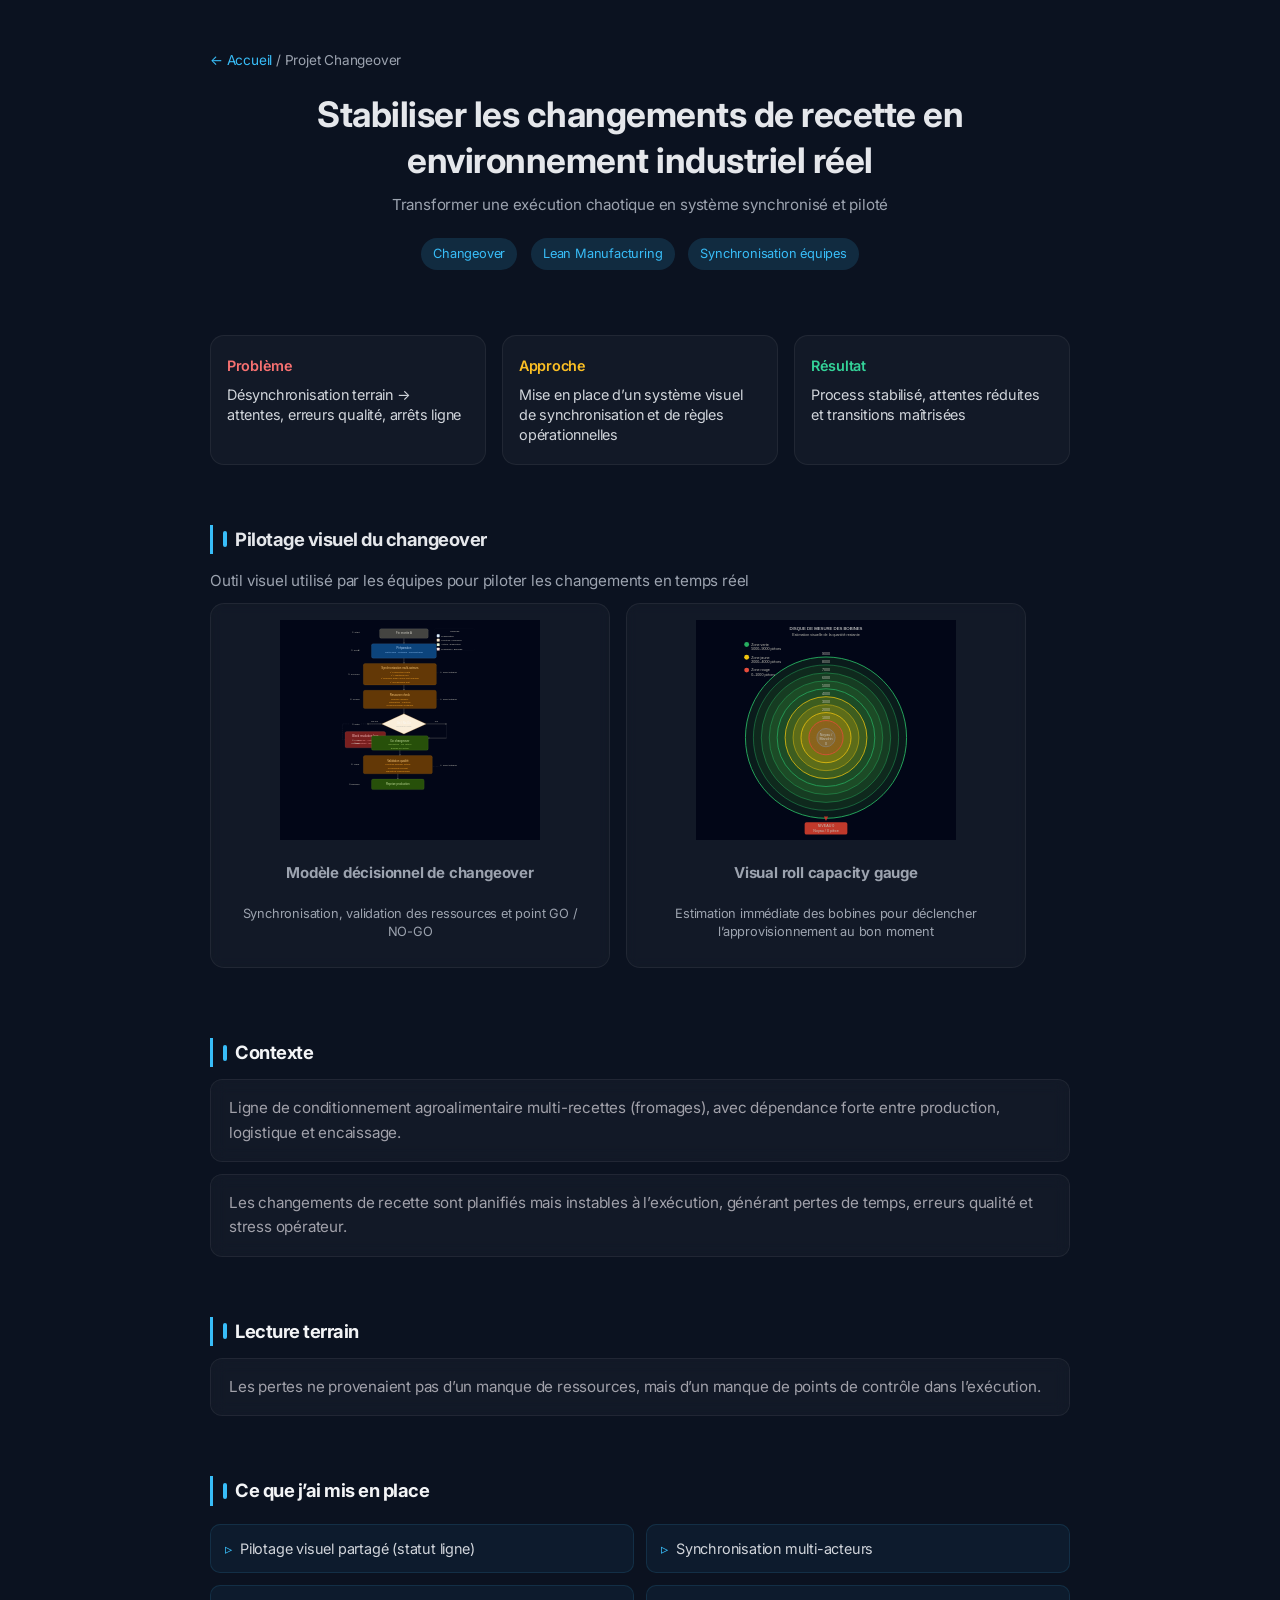
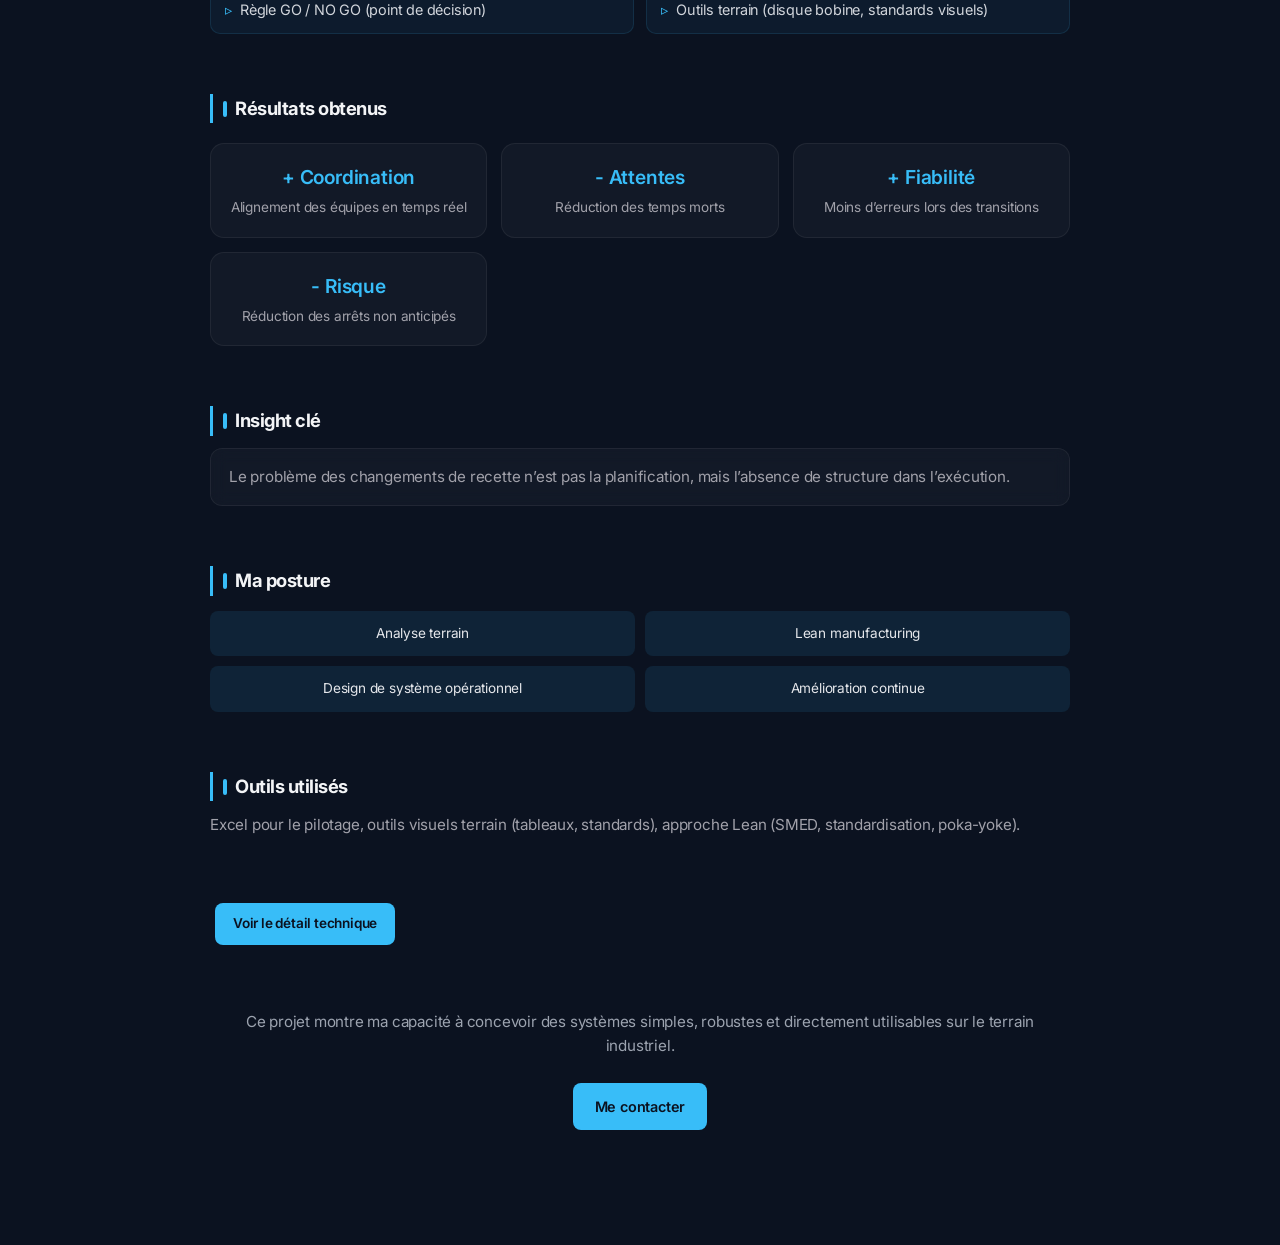
==== commit 306e67a4: "feat: add visual decision model and roll capacity gauge for changeover optimization" ====
--- a/projets/agro-line-changeover-reduction.html
+++ b/projets/agro-line-changeover-reduction.html
@@ -20,10 +20,10 @@
     <!-- HERO -->
     <header class="hero">
 
-        <h1>Réduction des pertes lors des changements de recette</h1>
+        <h1>Stabiliser les changements de recette en environnement industriel réel</h1>
 
         <p class="subtitle">
-            Passage d’un process instable à un système synchronisé et piloté terrain
+        Transformer une exécution chaotique en système synchronisé et piloté
         </p>
 
         <div class="badges">
@@ -39,7 +39,7 @@
 
         <div class="card problem">
             <h3>Problème</h3>
-            <p>Désynchronisation des équipes lors des changements de recette</p>
+            <p>Désynchronisation terrain → attentes, erreurs qualité, arrêts ligne</p>
         </div>
 
         <div class="card action">
@@ -63,14 +63,31 @@
         </p>
         <div class="visual-container">
 
+
             <div class="visual-card">
-                <img src="../assets/changeover.gif" alt="Tableau visuel changeover">
-                <p>Tableau de synchronisation terrain</p>
+
+                <img src="../assets/changeover_decision_gate_flow.svg" 
+                    class="visual-img"
+                    alt="Modèle décisionnel de changement de recette avec point de contrôle GO / NO-GO">
+                
+                <p>
+                    <strong>Modèle décisionnel de changeover</strong><br>
+                    Synchronisation, validation des ressources et point GO / NO-GO
+                </p>
+
             </div>
 
             <div class="visual-card">
-                <img src="../assets/synchronisation.png" alt="Flux de changement de recette">
-                <p>Flux standardisé de changement</p>
+
+                <img src="../assets/disque_bobine.svg" 
+                    class="visual-img"
+                    alt="Disque visuel gradué permettant d’estimer la capacité restante d’une bobine sans calcul">
+
+                <p>
+                    <strong>Visual roll capacity gauge</strong><br>
+                    Estimation immédiate des bobines pour déclencher l’approvisionnement au bon moment
+                </p>
+
             </div>
 
         </div>
@@ -84,8 +101,8 @@
 
         <div class="mini-card">
             <p>
-                Atelier agroalimentaire avec lignes de conditionnement multi-recettes
-                (fromages, packaging).
+            Ligne de conditionnement agroalimentaire multi-recettes (fromages),
+            avec dépendance forte entre production, logistique et encaissage.
             </p>
         </div>
 
@@ -103,8 +120,8 @@
 
         <div class="mini-card">
             <p>
-                Les pertes ne venaient pas d’un manque de moyens,
-                mais d’un manque de synchronisation entre équipes.
+            Les pertes ne provenaient pas d’un manque de ressources,
+            mais d’un manque de points de contrôle dans l’exécution.
             </p>
         </div>
 
@@ -116,10 +133,10 @@
 
         <div class="list-cards">
 
-            <div class="small-card">Cartographie des changeovers</div>
-            <div class="small-card">Identification des désynchronisations</div>
-            <div class="small-card">Création d’un pilotage visuel</div>
-            <div class="small-card">Mise en place de règles GO / NO GO</div>
+            <div class="small-card">Pilotage visuel partagé (statut ligne)</div>
+            <div class="small-card">Synchronisation multi-acteurs</div>
+            <div class="small-card">Règle GO / NO GO (point de décision)</div>
+            <div class="small-card">Outils terrain (disque bobine, standards visuels)</div>
 
         </div>
 
@@ -147,6 +164,23 @@
                 <p>Moins d’erreurs lors des transitions</p>
             </div>
 
+            <div class="stat">
+                <h3>- Risque</h3>
+                <p>Réduction des arrêts non anticipés</p>
+            </div>
+        </div>
+
+    </section>
+
+    <section class="section">
+
+        <h2>Insight clé</h2>
+
+        <div class="mini-card">
+            <p>
+                Le problème des changements de recette n’est pas la planification,
+                mais l’absence de structure dans l’exécution.
+            </p>
         </div>
 
     </section>
@@ -181,8 +215,8 @@
     <!-- CTA -->
     <section class="contact">
         <p>
-            Ce projet illustre ma capacité à stabiliser les opérations terrain
-            et à transformer un processus instable en système maîtrisé.
+        Ce projet montre ma capacité à concevoir des systèmes simples,
+        robustes et directement utilisables sur le terrain industriel.
         </p>
 
         <a href="mailto:abdoulrazak034@gmail.com" class="cta">Me contacter</a>
--- a/style.css
+++ b/style.css
@@ -444,6 +444,62 @@
     cursor: pointer;
 }
 
+/* Container */
+.visual-card {
+    background: #ffffff;
+    border-radius: 12px;
+    padding: 16px;
+    text-align: center;
+    transition: transform 0.3s ease, box-shadow 0.3s ease;
+}
+
+/* Hover global (effet premium) */
+.visual-card:hover {
+    transform: translateY(-4px);
+    box-shadow: 0 8px 20px rgba(0,0,0,0.08);
+}
+
+/* Image */
+.visual-img {
+    width: 100%;
+    max-width: 260px;
+    margin: 0 auto 12px auto;
+    display: block;
+
+    /* animation légère */
+    animation: visualFade 1.2s ease-out;
+    transition: transform 0.4s ease;
+}
+
+/* Interaction utilisateur */
+.visual-card:hover .visual-img {
+    transform: scale(1.03);
+}
+
+/* Animation d’apparition (clean, pro) */
+@keyframes visualFade {
+    0% {
+        opacity: 0;
+        transform: translateY(8px);
+    }
+    100% {
+        opacity: 1;
+        transform: translateY(0);
+    }
+}
+
+/* Texte */
+.visual-card p {
+    font-size: 14px;
+    color: #333;
+    line-height: 1.4;
+}
+
+.visual-card strong {
+    display: block;
+    font-size: 15px;
+    margin-bottom: 4px;
+}
 
 .visual-card:hover {
     transform: translateY(-3px);
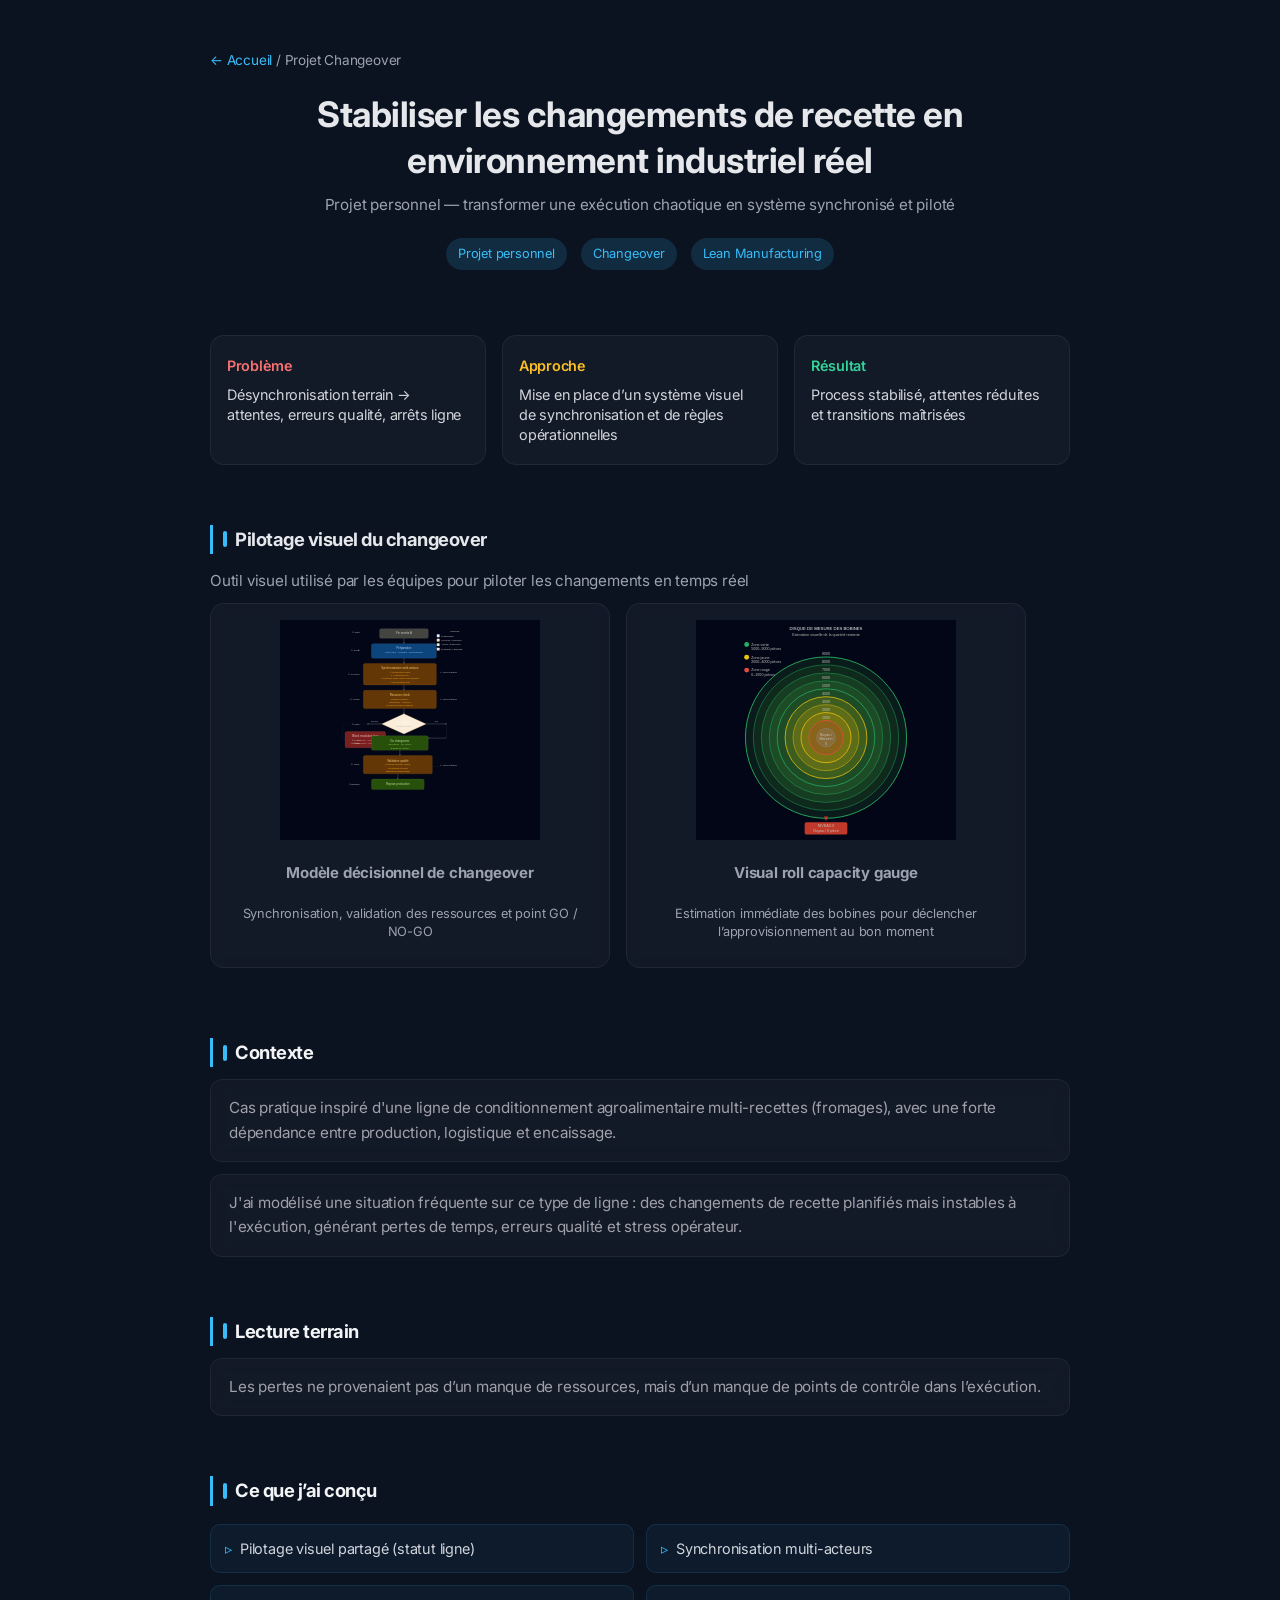
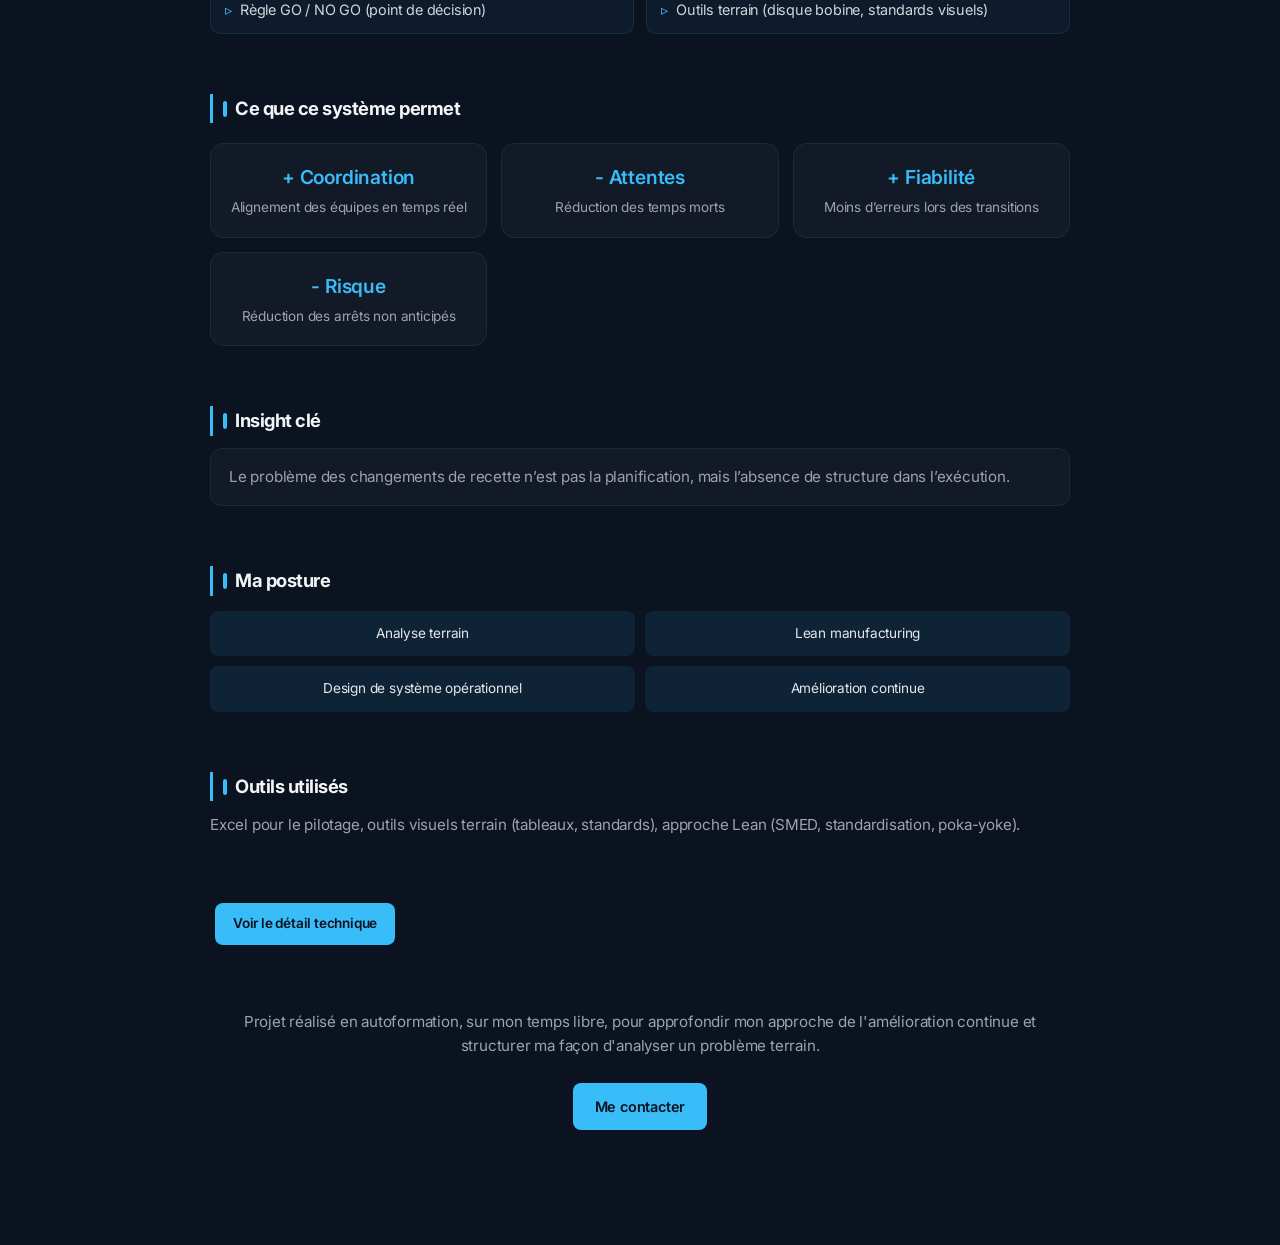
==== commit cf34bfe6: "Repositionnement du site et du CV : ton terrain, projets personnels clarifiés - index.html : positio" ====
--- a/projets/agro-line-changeover-reduction.html
+++ b/projets/agro-line-changeover-reduction.html
@@ -23,13 +23,13 @@
         <h1>Stabiliser les changements de recette en environnement industriel réel</h1>
 
         <p class="subtitle">
-        Transformer une exécution chaotique en système synchronisé et piloté
+        Projet personnel — transformer une exécution chaotique en système synchronisé et piloté
         </p>
 
         <div class="badges">
+            <span>Projet personnel</span>
             <span>Changeover</span>
             <span>Lean Manufacturing</span>
-            <span>Synchronisation équipes</span>
         </div>
 
     </header>
@@ -101,15 +101,15 @@
 
         <div class="mini-card">
             <p>
-            Ligne de conditionnement agroalimentaire multi-recettes (fromages),
-            avec dépendance forte entre production, logistique et encaissage.
-            </p>
-        </div>
-
-        <div class="mini-card">
-            <p>
-                Les changements de recette sont planifiés mais instables à l’exécution,
-                générant pertes de temps, erreurs qualité et stress opérateur.
+            Cas pratique inspiré d'une ligne de conditionnement agroalimentaire multi-recettes (fromages),
+            avec une forte dépendance entre production, logistique et encaissage.
+            </p>
+        </div>
+
+        <div class="mini-card">
+            <p>
+                J'ai modélisé une situation fréquente sur ce type de ligne : des changements de recette
+                planifiés mais instables à l'exécution, générant pertes de temps, erreurs qualité et stress opérateur.
             </p>
         </div>
 
@@ -129,7 +129,7 @@
     <!-- CE QUE J'AI FAIT -->
     <section class="section">
 
-        <h2>Ce que j’ai mis en place</h2>
+        <h2>Ce que j’ai conçu</h2>
 
         <div class="list-cards">
 
@@ -145,7 +145,7 @@
     <!-- RESULTATS -->
     <section class="section">
 
-        <h2>Résultats obtenus</h2>
+        <h2>Ce que ce système permet</h2>
 
         <div class="stats">
 
@@ -215,8 +215,8 @@
     <!-- CTA -->
     <section class="contact">
         <p>
-        Ce projet montre ma capacité à concevoir des systèmes simples,
-        robustes et directement utilisables sur le terrain industriel.
+        Projet réalisé en autoformation, sur mon temps libre, pour approfondir mon approche
+        de l'amélioration continue et structurer ma façon d'analyser un problème terrain.
         </p>
 
         <a href="mailto:abdoulrazak034@gmail.com" class="cta">Me contacter</a>
--- a/style.css
+++ b/style.css
@@ -842,4 +842,134 @@
     color: #38bdf8;
     padding: 4px 6px;
     border-radius: 6px;
+}
+
+/* ========================= */
+/* FLOW SYSTEM (PREMIUM)     */
+/* ========================= */
+
+.flow {
+    display: flex;
+    align-items: center;
+    gap: 10px;
+    flex-wrap: wrap;
+
+    margin-top: 20px;
+}
+
+/* BLOC */
+.flow-step {
+    background: rgba(255, 255, 255, 0.03);
+    border: 1px solid rgba(255, 255, 255, 0.08);
+
+    padding: 10px 14px;
+    border-radius: 10px;
+
+    font-size: 0.8rem;
+    color: #d1d5db;
+
+    white-space: nowrap;
+
+    transition: all 0.25s ease;
+}
+
+/* HOVER SUBTIL */
+.flow-step:hover {
+    transform: translateY(-2px);
+    border-color: rgba(56, 189, 248, 0.4);
+}
+
+/* ÉTAPE FINALE (IMPORTANT) */
+.flow-step.highlight {
+    background: rgba(52, 211, 153, 0.1);
+    border-color: rgba(52, 211, 153, 0.4);
+    color: #34d399;
+    font-weight: 500;
+}
+
+/* FLÈCHES */
+.flow-arrow {
+    color: #38bdf8;
+    font-size: 0.9rem;
+    opacity: 0.7;
+}
+.flow-step {
+    backdrop-filter: blur(6px);
+}
+
+/* ========================= */
+/* IMAGE EXPLAINED           */
+/* ========================= */
+
+.visual-explained {
+    position: relative;
+    margin-top: 20px;
+}
+
+.visual-explained img {
+    width: 100%;
+    border-radius: 12px;
+}
+
+/* ZONES */
+.zone {
+    position: absolute;
+    border: 2px solid rgba(56, 189, 248, 0.8);
+    border-radius: 8px;
+
+    transition: 0.25s ease;
+    cursor: pointer;
+}
+
+/* LABEL */
+.zone span {
+    position: absolute;
+    top: -22px;
+    left: 0;
+
+    background: rgba(0,0,0,0.8);
+    color: #38bdf8;
+
+    font-size: 0.7rem;
+    padding: 3px 6px;
+    border-radius: 4px;
+}
+
+/* HOVER */
+.zone:hover {
+    background: rgba(56, 189, 248, 0.1);
+}
+
+/* POSITIONNEMENT (à ajuster si besoin) */
+
+/* TRS */
+.z1 {
+    top: 20%;
+    left: 3%;
+    width: 18%;
+    height: 20%;
+}
+
+/* KPI blocs */
+.z2 {
+    top: 20%;
+    left: 22%;
+    width: 77%;
+    height: 20%;
+}
+
+/* tendances */
+.z3 {
+    top: 45%;
+    left: 3%;
+    width: 95%;
+    height: 25%;
+}
+
+/* pareto / analyse */
+.z4 {
+    bottom: 5%;
+    left: 3%;
+    width: 95%;
+    height: 20%;
 }
